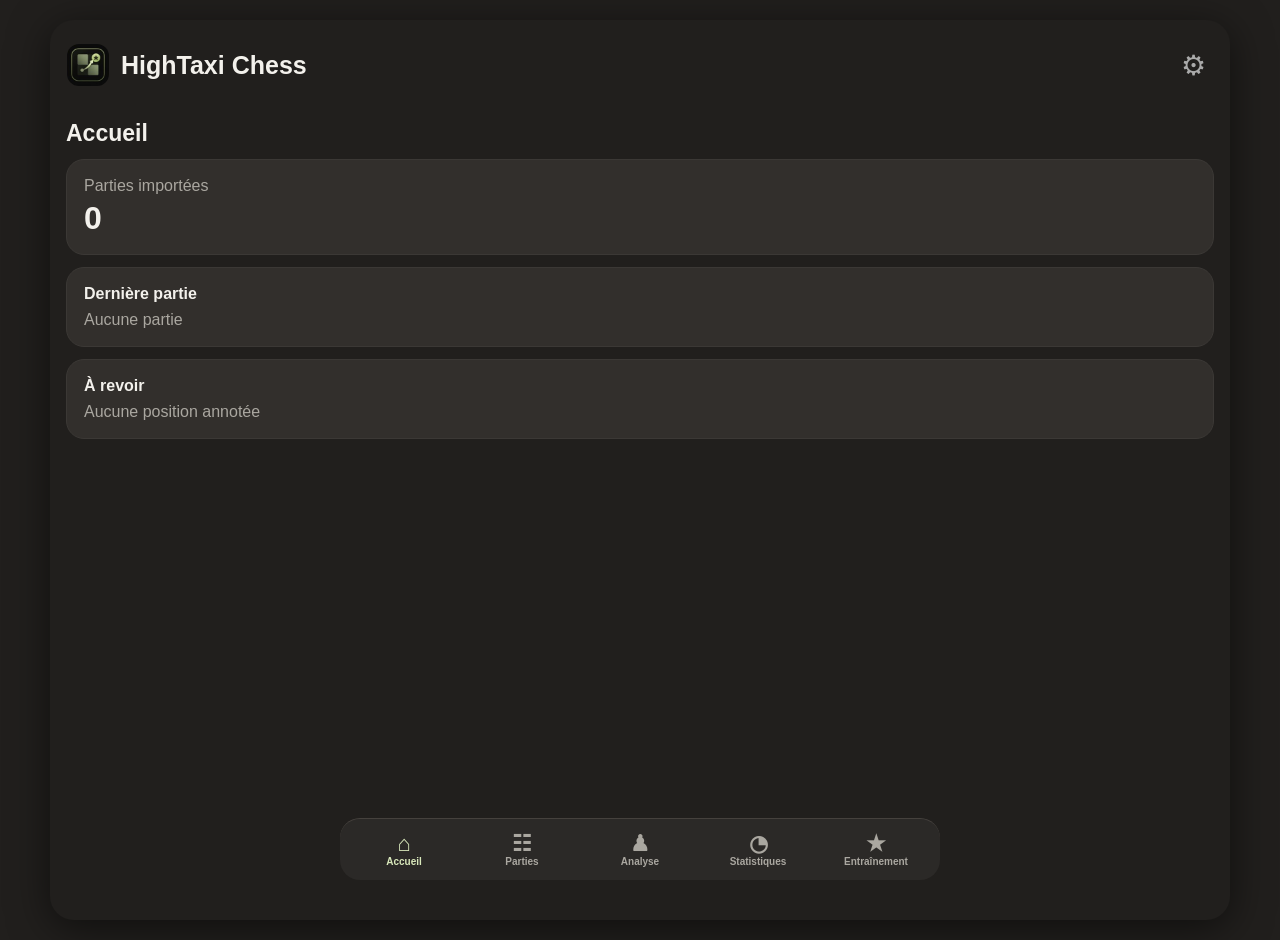
==== index.html @ 83d52b80 "Add files via upload Upload HighTaxi Chess v0.9.11" ====
<!doctype html>
<html lang="fr">
<head>
<meta charset="utf-8"><meta name="viewport" content="width=device-width,initial-scale=1,viewport-fit=cover">
<meta name="theme-color" content="#211f1d"><meta name="description" content="HighTaxi Chess — parties, analyse et annotations personnelles">
<link rel="manifest" href="manifest.webmanifest"><link rel="apple-touch-icon" href="apple-touch-icon.png">
<link rel="stylesheet" href="styles.css"><title>HighTaxi Chess</title>
</head>
<body>
<div class="app">
<header><img class="logo" width="42" height="42" src="logo.jpg" alt="HighTaxi Chess"><div class="brand">HighTaxi Chess</div><div class="spacer"></div><button class="iconbtn" id="settingsBtn" aria-label="Réglages">⚙︎</button></header>
<main>
<section id="home" class="screen active"><div class="title">Accueil</div><div class="card"><div class="muted">Parties importées</div><div id="homeGames" style="font-size:32px;font-weight:800;margin-top:5px">0</div></div><div class="card"><b>Dernière partie</b><div id="homeLast" class="muted" style="margin-top:8px">Aucune partie</div></div><div class="card"><b>À revoir</b><div id="homeReview" class="muted" style="margin-top:8px">Aucune position annotée</div></div></section>
<section id="games" class="screen"><div class="title">Parties</div><div class="gameFilters"><input id="gameSearch" class="input" placeholder="Rechercher adversaire, ouverture, date…" autocomplete="off"><select id="gameResultFilter" class="input"><option value="all">Tous les résultats</option><option value="win">Victoires</option><option value="draw">Nulles</option><option value="loss">Défaites</option><option value="unknown">Inconnus / en cours</option></select><select id="gameColorFilter" class="input"><option value="all">Toutes les couleurs</option><option value="w">Blancs</option><option value="b">Noirs</option></select><select id="gameSourceFilter" class="input"><option value="all">Toutes les sources</option><option value="chess.com">Chess.com</option><option value="pgn">PGN</option><option value="club">Club</option></select></div><div class="controls"><button class="btn" id="importBtn">Importer PGN</button><button class="btn secondary" id="syncBtn">Synchroniser Chess.com</button></div><div id="syncProgressWrap" class="syncProgress" style="display:none" aria-live="polite"><progress id="syncProgress" value="0" max="1"></progress><div id="syncProgressText" class="muted">Synchronisation…</div></div><div class="controls"><button class="btn secondary" id="backupBtn">Sauvegarder la base</button><button class="btn secondary" id="restoreBtn">Restaurer</button></div><input id="backupFile" type="file" accept="application/json,.json" hidden><input id="pgnFile" type="file" accept=".pgn,text/plain" hidden>
<div class="card form">
<b>Ajouter une partie de club</b>
<input class="input" id="manualWhite" placeholder="Blancs">
<input class="input" id="manualBlack" placeholder="Noirs">
<select class="input" id="manualResult"><option value="1-0">1–0</option><option value="0-1">0–1</option><option value="1/2-1/2">½–½</option><option value="*">En cours</option></select>
<button class="btn secondary" id="clubStart">Ouvrir l’échiquier de saisie</button>
<div id="clubComposer" class="clubComposer" style="display:none">
  <div id="clubBoard" class="clubBoard" aria-label="Échiquier de saisie de partie de club"></div>
  <div class="clubMeta"><span id="clubStatus" class="muted">Position initiale · Blancs au trait</span><button class="btn secondary" id="clubUndo">Annuler le dernier coup</button></div>
  <div id="clubMoves" class="moves clubMoves"></div>
  <div class="clubPreview" id="clubPgnPreview"></div>
  <div class="controls"><button class="btn" id="manualAdd">Ajouter la partie</button><button class="btn secondary" id="clubCancel">Annuler</button></div>
</div>
</div>
<div id="gameList" class="list"></div>
<section class="card pgnCollections" id="pgnCollections">
<div class="pgnTabs" role="tablist"><button class="pgnTab active" type="button" data-pgn-color="w">HighTaxi blanc</button><button class="pgnTab" type="button" data-pgn-color="b">HighTaxi noir</button></div>
<div class="pgnPanel"><div class="pgnPanelHead"><b id="pgnPanelTitle">HighTaxi avec les Blancs</b><button class="btn secondary" id="copyOriginalPgn" type="button">Copier PGN Chess.com</button></div>
<textarea id="originalPgnCollection" class="pgnOutput" readonly spellcheck="false"></textarea>
<div class="pgnPanelHead"><b>PGN recréé avec les annotations HighTaxi</b><button class="btn secondary" id="copyRecreatedPgn" type="button">Copier PGN recréé</button></div>
<textarea id="recreatedPgnCollection" class="pgnOutput" readonly spellcheck="false"></textarea></div></section>
</section>
<section id="boardScreen" class="screen">
  <div class="analysisHeader">
    <button class="analysisBack" id="analysisBackBtn" aria-label="Retour">‹</button>
    <div class="analysisHeading"><div class="analysisTitle">Analyse</div><div class="analysisMode">♛ <span>Standard</span></div></div>
    <div class="analysisActions">
      <button class="analysisIcon" id="analysisSearchBtn" aria-label="Rechercher">⌕</button>
      <button class="analysisIcon" id="analysisEngineBtn" aria-label="Stockfish">♙</button>
      <button class="analysisIcon" id="analysisBookBtn" aria-label="Arbre des positions">▤</button>
      <button class="analysisIcon" id="analysisSettingsBtn" aria-label="Réglages">⚙︎</button>
    </div>
  </div>
  <div class="analysisLayout">
    <div class="analysisBoardColumn">
      <div id="boardPlayers" class="boardPlayers">Position initiale · HighTaxi Chess</div>
      <div class="boardWrap"><div id="board" class="board" aria-label="Échiquier"></div></div>
      <div id="position" class="position">Position de départ · Blancs</div>
      <div class="analysisControls">
        <button class="analysisControl" id="analysisTreeBtn" aria-label="Afficher l’arbre">☷</button>
        <button class="analysisControl" id="analysisControlSettings" aria-label="Options d’analyse">⚙︎</button>
        <button class="analysisControl" id="rotateBoardBtn" aria-label="Tourner l’échiquier">↻</button>
        <button class="analysisControl" id="prevBtn" aria-label="Coup précédent">‹</button>
        <button class="analysisControl" id="nextBtn" aria-label="Coup suivant">›</button>
      </div>
      <div id="moves" class="moves legacyMoves" aria-hidden="true"></div>
    </div>
    <aside class="analysisSide">
      <section class="analysisCard movesCard">
        <div class="analysisCardTitle">Coups joués</div>
        <div id="analysisMoves" class="analysisMoves"></div>
      </section>
      <section class="analysisCard evalCard" id="analysisEval">
        <div class="analysisCardTitle">Évaluation <span>(Stockfish)</span></div>
        <div class="evalProgress"><div id="evalProgressFill"></div></div>
        <div class="evalValueLarge" id="evalValue">0.00</div>
        <div class="evalDepth" id="evalDepth">Profondeur —</div>
        <button class="engineRetry analysisRetry" id="engineRetry" hidden>Réessayer</button>
        <div class="evalRailLegacy" aria-hidden="true"><div class="evalEngine">STOCKFISH</div><div class="evalBar" id="evalBar"><div class="evalBlack"></div><div class="evalFill" id="evalFill"></div><div class="evalWhite"></div><span class="evalCenter"></span></div></div>
      </section>
      <section class="analysisCard bestCard" id="analysisBest">
        <div class="analysisCardTitle">Meilleurs coups</div>
        <div id="bestMovesList" class="bestMovesList"><div class="bestMoveRow"><span>1.</span><b id="bestMovePrimary">—</b><span id="bestMoveEval">—</span></div></div>
      </section>
    </aside>
  </div>
  <section id="annotationPanel" class="analysisAnnotationCard">
    <div class="annotationCopy"><div class="annotationIcon">♟</div><div><b id="annotationHeadline">Aucune annotation</b><div id="annotationSummary" class="muted">Ajoute une annotation ou une note à cette position.</div></div></div>
    <div class="annotationAction"><button class="annotationAdd" id="saveNote">＋ Ajouter une annotation</button></div>
    <div class="annotationEditor"><div class="annotation-row" id="annotationRow"></div><textarea id="note" class="note" placeholder="Note personnelle…"></textarea></div>
  </section>
  <section class="globalTreePanel analysisTreePanel"><div class="analysis-head"><b>Arbre global des positions</b><span class="muted" id="globalTreeHint">Toutes les parties</span></div><div id="globalTree" class="globalTree"><div class="muted">L’arbre sera construit à partir de ta base.</div></div></section>
</section>
<section id="stats" class="screen"><div class="title">Statistiques</div><div class="stats"><div class="stat">Parties<b id="sGames">0</b></div><div class="stat">Victoires<b id="sWins">0</b></div><div class="stat">Nulles<b id="sDraws">0</b></div><div class="stat">Défaites<b id="sLoss">0</b></div></div><div class="card"><b>Répartition</b><div id="sColors" class="muted" style="margin-top:8px">Blancs — · Noirs —</div></div><div class="card"><b>Ouvertures les plus présentes</b><div id="sOpenings" class="statsList" style="margin-top:8px"><span class="muted">Aucune donnée</span></div></div></section>
<section id="training" class="screen"><div class="title">Entraînement</div><div class="card"><b>Positions à revoir</b><p id="trainingText" class="muted">Tes positions annotées apparaîtront ici.</p></div><div id="trainingList" class="trainingList"></div></section>
</main>
<nav class="tabs" role="tablist">
<button class="tab active" data-screen="home"><span>⌂</span>Accueil</button>
<button class="tab" data-screen="games"><span>☷</span>Parties</button>
<button class="tab" data-screen="boardScreen"><span>♟</span>Analyse</button>
<button class="tab" data-screen="stats"><span>◔</span>Statistiques</button>
<button class="tab" data-screen="training"><span>★</span>Entraînement</button>
</nav>
<div id="toast" class="toast" role="status"></div>
</div>
<script type="module" src="app.js"></script>
</body></html>
---- styles.css ----
:root{--bg:#211f1d;--panel:#2b2927;--panel2:#322f2c;--text:#f3f1ec;--muted:#aaa7a0;--olive:#708d4c;--olive2:#9caf72;--light:#e8ead0;--dark:#78985a;--line:#45413d;--danger:#b86b62}
*{box-sizing:border-box;-webkit-tap-highlight-color:transparent}html,body{margin:0;background:var(--bg);color:var(--text);font-family:-apple-system,BlinkMacSystemFont,"SF Pro Display","Segoe UI",sans-serif}body{min-height:100dvh}button,input,textarea,select{font:inherit}button{color:inherit}
.app{max-width:600px;margin:auto;min-height:100dvh;display:flex;flex-direction:column}header{height:82px;padding:17px 17px 9px;display:flex;align-items:center;gap:12px;flex:0 0 82px}.logo{width:42px;height:42px;border-radius:12px;object-fit:cover}.brand{font-size:25px;font-weight:800}.spacer{flex:1}.iconbtn{border:0;background:none;color:#aaa;font-size:28px;padding:7px}
main{flex:1;padding-bottom:90px}.screen{display:none}.screen.active{display:block}.title{font-size:23px;font-weight:800;margin:18px 16px 10px}.muted{color:var(--muted)}
.boardPlayers{padding:8px 14px 10px;text-align:center;font-weight:750;color:#ddd8cf;white-space:nowrap;overflow:hidden;text-overflow:ellipsis}.boardWrap{width:100%;height:auto;aspect-ratio:1/1;flex:0 0 auto;margin:0 auto;overflow:hidden;border-radius:0;box-shadow:0 10px 28px rgba(0,0,0,.18)}.board{width:100%;height:100%;display:grid;grid-template-columns:repeat(8,minmax(0,1fr));grid-template-rows:repeat(8,minmax(0,1fr));touch-action:manipulation}.square{position:relative;min-width:0;min-height:0;display:flex;align-items:center;justify-content:center;overflow:hidden}.light{background:var(--light)}.dark{background:var(--dark)}.square.selected{box-shadow:inset 0 0 0 4px #d8e7a2}.square.last{background:#a6b77b}.square.legal:after{content:"";position:absolute;width:22%;height:22%;border-radius:50%;background:#526a3a88}.square.capture:after{content:"";position:absolute;inset:7%;border:4px solid #526a3a88;border-radius:50%}.pieceSvg{width:88%;height:88%;z-index:2;display:block;object-fit:contain;user-select:none;pointer-events:none;overflow:visible;filter:drop-shadow(0 2px 2px rgba(0,0,0,.18))}.whitePiece{filter:drop-shadow(0 2px 2px rgba(0,0,0,.18))}.blackPiece{filter:drop-shadow(0 2px 2px rgba(0,0,0,.36))}.squareAnnotation{position:absolute;right:4px;top:4px;z-index:5;min-width:25px;height:25px;padding:2px 5px;display:flex;align-items:center;justify-content:center;border-radius:8px;background:rgba(24,22,20,.82);border:1px solid rgba(239,229,194,.35);box-shadow:0 2px 7px rgba(0,0,0,.25);font-size:15px;line-height:1}.squareNote{position:absolute;right:4px;top:31px;z-index:5;width:19px;height:19px;border-radius:6px;background:#d9c7a4;color:#302b26;display:flex;align-items:center;justify-content:center;font-size:11px;font-weight:900}.coord{position:absolute;font-size:10px;font-weight:800;opacity:.72;z-index:3}.file{right:4px;bottom:3px}.rank{left:4px;top:3px}.dark .coord{color:#eef2d3}.light .coord{color:#708d4c}
.position{height:46px;display:flex;align-items:center;justify-content:center;color:#c0bdb7;font-size:15px}.moves{min-height:48px;max-height:100px;overflow:auto;padding:5px 13px 9px;display:flex;gap:6px;flex-wrap:wrap;align-content:flex-start}.move{border:1px solid #49453f;background:#34312e;border-radius:8px;padding:5px 8px;font-size:13px}.move.current{background:var(--olive);color:#fff}
.controls{display:flex;gap:9px;padding:4px 14px 12px}.btn{flex:1;border:0;border-radius:14px;background:var(--olive);padding:13px 10px;font-weight:750}.btn.secondary{background:#47433f}.btn:disabled{opacity:.6}.btn.danger{background:var(--danger)}
.card{margin:12px 16px;padding:17px;border-radius:18px;background:var(--panel2);border:1px solid #3b3835}.form{display:grid;gap:11px}.input{width:100%;border:1px solid #504c47;background:#211f1d;color:#fff;border-radius:12px;padding:13px}.textarea{min-height:140px}.stats{display:grid;grid-template-columns:repeat(2,1fr);gap:10px;padding:0 16px}.stat{background:var(--panel2);border-radius:16px;padding:15px}.stat b{display:block;font-size:28px;margin-top:4px}
.list{display:grid;gap:9px;padding:0 16px}.game{position:relative;background:var(--panel2);border:1px solid #3b3835;border-radius:16px;padding:14px;text-align:left;width:100%}.gameOpen{border:0;background:none;width:calc(100% - 32px);padding:0;text-align:left}.deleteGame{position:absolute;right:8px;top:8px;border:0;background:#423f3b;border-radius:10px;width:30px;height:30px;font-size:20px}.game b{font-size:16px}.game .meta{font-size:13px;color:var(--muted);margin-top:5px}.badge{display:inline-block;margin-top:7px;background:#4c6040;color:#dce8c7;padding:4px 7px;border-radius:7px;font-size:11px;font-weight:750}
.annotation-row{display:flex;gap:7px;flex-wrap:wrap;padding:6px 14px}.anno{border:1px solid #4b4843;background:#302e2b;border-radius:11px;padding:8px 10px;font-size:18px}.anno.active{background:var(--olive)}.note{width:100%;background:#211f1d;color:#fff;border:1px solid #504c47;border-radius:10px;padding:10px}
.analysis-head{display:flex;justify-content:space-between;align-items:center;padding:10px 15px}.tree{padding:0 14px 10px;max-height:180px;overflow:auto}.tree button{border:0;background:none;padding:5px 7px;border-radius:7px}.tree button.current{background:var(--olive)}
.tabs{position:fixed;z-index:30;left:0;right:0;bottom:0;background:#2b2927;border-top:1px solid var(--line);display:grid;grid-template-columns:repeat(5,1fr);padding:7px 5px calc(8px + env(safe-area-inset-bottom));max-width:600px;margin:auto}.tab{border:0;background:none;color:#aaa7a0;font-size:10px;font-weight:750;padding:5px 2px}.tab span{display:block;font-size:22px;line-height:25px}.tab.active{color:#d9e8bb}
.toast{position:fixed;left:16px;right:16px;bottom:92px;background:#141313f2;border:1px solid #555;padding:13px 15px;border-radius:14px;z-index:50;text-align:center;display:none}.empty{padding:30px 18px;text-align:center;color:var(--muted)}
@media(min-width:601px){body{padding:20px}.tabs{bottom:20px;border-radius:20px}.app{border-radius:24px;overflow:hidden;box-shadow:0 8px 40px #0008}}

.syncProgress{margin:10px 0 14px;padding:10px 12px;border:1px solid rgba(255,255,255,.08);border-radius:12px;background:rgba(255,255,255,.03)}
.syncProgress progress{width:100%;height:8px;display:block;margin-bottom:7px}

.globalTreePanel{margin:4px 14px 12px;border:1px solid #4a4640;border-radius:16px;background:#292623;overflow:hidden}.globalTree{padding:10px;max-height:310px;overflow:auto}.treeTitle{font-size:12px;color:#aaa7a0;margin:0 2px 9px}.treeBranches{display:grid;gap:7px}.treeBranch{display:flex;align-items:center;justify-content:space-between;gap:12px;width:100%;border:1px solid #45413c;background:#34302c;border-radius:11px;padding:10px 11px;text-align:left}.treeBranch:active{transform:scale(.99)}.treeMove{font-size:15px;font-weight:800;color:#efe9dc}.treeCount{font-size:12px;font-weight:750;color:#b9c99b;white-space:nowrap}.globalTree .muted{font-size:12px;padding:4px}.treeProgress{padding:5px 3px 4px}.treeProgress b{display:block;font-size:13px;margin-bottom:9px}.treeProgressBar{height:7px;border-radius:99px;background:#1d1b1a;overflow:hidden;margin-bottom:7px}.treeProgressBar span{display:block;height:100%;border-radius:99px;background:#9caf72;transition:width .12s linear}.analysis-head{min-height:42px}.analysis-head b{font-size:14px}

/* v0.8.5 board polish */
.boardWrap{background:#708d4c}
.square{aspect-ratio:1/1;overflow:visible}
.squareAnnotation,.squareNote{pointer-events:none}
@media(max-width:600px){.boardWrap{max-width:100vw}.pieceSvg{width:84%;height:84%}.squareAnnotation{min-width:23px;height:23px;font-size:14px}.squareNote{width:18px;height:18px;font-size:10px}}

/* v0.8.8 analysis layout: board + evaluation rail fit together on iPhone */
.analysisCore{display:flex;align-items:stretch;justify-content:center;gap:7px;padding:0 10px}.analysisCore .boardWrap{width:min(calc(100vw - 66px),360px);height:auto;aspect-ratio:1/1;flex:0 1 auto;margin:0}.evalRail{width:27px;flex:0 0 27px;display:flex;flex-direction:column;align-items:center;justify-content:center;gap:5px}.evalEngine{font-size:7px;letter-spacing:.7px;font-weight:900;color:#aaa49b;writing-mode:vertical-rl;transform:rotate(180deg);height:45px}.evalBar{position:relative;width:18px;height:100%;min-height:230px;max-height:360px;border-radius:7px;overflow:hidden;background:#242321;border:1px solid #514d47;box-shadow:inset 0 0 5px #0007}.evalFill{position:absolute;left:0;right:0;bottom:0;height:50%;background:#eee5cf;transition:height .18s ease}.evalBlack{position:absolute;inset:0;background:#292a2d}.evalWhite{display:none}.evalCenter{position:absolute;left:-1px;right:-1px;top:50%;height:1px;background:#8f8b84;opacity:.7}.evalValue{font-size:9px;font-weight:900;color:#e9e4d9;min-height:12px}.position{height:34px;font-size:12px}.moves{min-height:42px;max-height:62px;padding:4px 10px 7px;gap:5px}.move{padding:4px 7px;font-size:12px}.analysisControls{padding:3px 10px 8px;gap:6px}.analysisControls .btn{padding:9px 7px;border-radius:11px;font-size:12px}

/* Win / draw / loss distribution for each opening-tree move */
.treeBranch{display:flex;align-items:center;gap:10px}.treeMoveBlock{min-width:66px;display:flex;flex-direction:column;gap:2px}.treeGaugeWrap{flex:1;min-width:112px}.treeGauge{height:9px;display:flex;overflow:hidden;border-radius:99px;background:#242220;border:1px solid #514c45}.treeGauge span{display:block;height:100%;min-width:0}.gWhite{background:#eee3c7}.gDraw{background:#9eaa91}.gBlack{background:#45464a}.treeGaugeLabels{display:flex;justify-content:space-between;margin-top:3px;font-size:8px;color:#a9a59e;line-height:1}.treeCount{font-size:10px}

@media(max-width:600px){
  #boardScreen.active{padding-top:0}
  #boardScreen .boardPlayers{height:31px;padding:6px 10px 3px;font-size:12px}
  .analysisCore{padding:0 8px;gap:6px}
  .analysisCore .boardWrap{width:calc(100vw - 60px);max-width:340px}
  .evalRail{width:25px;flex-basis:25px}.evalBar{width:17px;min-height:210px;max-height:340px}.evalEngine{font-size:6px}.evalValue{font-size:8px}
  .globalTreePanel{margin-top:6px}
  .treeBranch{padding:8px 8px;gap:8px}.treeMoveBlock{min-width:58px}.treeGaugeWrap{min-width:100px}
}
@media(max-height:720px) and (max-width:600px){
  header{height:64px;flex-basis:64px;padding:8px 14px 6px}.logo{width:36px;height:36px}.brand{font-size:21px}.iconbtn{font-size:24px}
  .analysisCore .boardWrap{width:calc(100vw - 58px);max-width:310px}.evalBar{min-height:190px;max-height:290px}
  .position{height:28px}.moves{min-height:36px;max-height:48px}.analysisControls{padding-bottom:5px}.analysisControls .btn{padding:8px 6px}
}
.clubComposer{margin-top:8px;padding-top:10px;border-top:1px solid #3b3835}.clubBoard{width:min(100%,360px);aspect-ratio:1;margin:0 auto;display:grid;grid-template-columns:repeat(8,1fr);grid-template-rows:repeat(8,1fr);border-radius:12px;overflow:hidden}.clubBoard .square{aspect-ratio:1}.clubBoard .pieceSvg{width:84%;height:84%}.clubMeta{display:flex;gap:7px;align-items:center;margin-top:8px}.clubMeta .btn{flex:0 0 auto;padding:9px 10px;font-size:12px}.clubMoves{max-height:100px;margin-top:5px}.clubPreview{font-size:11px;color:#aaa7a0;background:#211f1d;border:1px solid #45413c;border-radius:10px;padding:8px;max-height:70px;overflow:auto;white-space:pre-wrap}.variationMark{color:#8fa36d;font-size:11px;align-self:center}
.gameFilters{display:grid;grid-template-columns:1fr 1fr;gap:8px;padding:0 16px 8px}.gameFilters .input{min-width:0}.statsList{display:grid;gap:7px}.statLine{display:flex;justify-content:space-between;gap:10px;padding:8px 10px;border-radius:10px;background:#211f1d}.trainingList{display:grid;gap:8px;padding:0 16px 16px}.trainingItem{display:flex;flex-direction:column;align-items:flex-start;gap:5px;text-align:left;border:1px solid #3b3835;background:#292623;color:#eee9df;border-radius:14px;padding:12px}.trainingItem span{font-size:12px;color:#aaa7a0;white-space:nowrap;overflow:hidden;text-overflow:ellipsis;max-width:100%}@media(max-width:600px){.gameFilters{grid-template-columns:1fr 1fr}.gameFilters .input:first-child{grid-column:1/-1}}

/* v0.9.3 global move arrows */
.board{position:relative}
.moveArrows{position:absolute;inset:0;width:100%;height:100%;z-index:8;pointer-events:none;overflow:visible}
.moveArrow{color:rgba(39,55,29,.78);opacity:.82}
.moveArrow.mine{color:rgba(91,119,55,.9)}
.moveArrow.hasBad{color:rgba(151,74,66,.88)}
.moveArrow.hasGood{color:rgba(92,128,60,.92)}
.moveArrow line{fill:none}
.moveArrow text{font-size:3.1px;font-weight:900;fill:#fff;paint-order:stroke;stroke:#211f1d;stroke-width:.9px;stroke-linejoin:round}
.treeAnnotations{min-width:54px;text-align:right;font-size:11px;font-weight:800;color:#d7d1c5;white-space:nowrap}
.treeMine{font-size:9px;color:#b9c99b}


/* v0.9.7 analysis screen redesign — reference-inspired layout */
body.analysisActive .app>header{display:none}
body.analysisActive main{padding-bottom:88px}
.analysisHeader{height:82px;padding:12px 16px 8px;display:flex;align-items:center;gap:12px}
.analysisBack{width:46px;height:46px;border:0;border-radius:15px;background:transparent;font-size:42px;line-height:1;color:#aaa7a0;display:grid;place-items:center;padding:0}
.analysisHeading{min-width:0}.analysisTitle{font-size:25px;font-weight:850;line-height:1.05}.analysisMode{margin-top:5px;color:#a9a59e;font-size:15px}.analysisMode:first-letter{color:#e2cf39}.analysisActions{margin-left:auto;display:flex;gap:8px}.analysisIcon{width:54px;height:54px;border:0;border-radius:15px;background:#2d2b29;color:#eee9df;font-size:27px;display:grid;place-items:center;box-shadow:0 4px 16px rgba(0,0,0,.14)}
.analysisLayout{display:grid;grid-template-columns:minmax(0,1fr) 290px;gap:16px;padding:0 14px}.analysisBoardColumn{min-width:0}.analysisBoardColumn .boardPlayers{padding:0 4px 7px;text-align:left;font-size:13px;color:#aaa7a0}.analysisBoardColumn .boardWrap{width:100%;max-width:none;border-radius:14px;box-shadow:0 10px 30px rgba(0,0,0,.26);overflow:hidden}.analysisSide{display:grid;align-content:start;gap:16px}.analysisCard{background:#2b2927;border:1px solid rgba(255,255,255,.06);border-radius:18px;padding:18px;box-shadow:0 8px 24px rgba(0,0,0,.14);overflow:hidden}.analysisCardTitle{font-size:20px;font-weight:800;margin-bottom:12px}.analysisCardTitle span{font-weight:500;color:#aaa7a0}.analysisMoves{max-height:150px;overflow:auto;border-top:1px solid #46423e;padding-top:8px}.analysisMoves .move{border:0;background:transparent;border-radius:8px;padding:7px 8px;font-size:16px;min-width:45%;text-align:left}.analysisMoves .move.current{background:#708d4c;color:#fff}.evalCard{position:relative}.evalProgress{height:22px;border-radius:99px;background:#44413e;overflow:hidden;margin:4px 0 12px}.evalProgress:after{content:"";position:absolute;left:50%;top:59px;width:1px;height:22px;background:#716d67;opacity:.35}.evalProgress #evalProgressFill{height:100%;width:50%;background:#eee9df;border-radius:99px;transition:width .18s ease}.evalValueLarge{font-size:28px;font-weight:850;line-height:1.1}.evalDepth{color:#aaa7a0;font-size:14px;margin-top:5px}.evalRailLegacy{display:none}.analysisRetry{margin-top:10px;border:0;border-radius:10px;background:#47433f;padding:8px 12px}.bestMovesList{border-top:1px solid #46423e;padding-top:5px}.bestMoveRow{display:grid;grid-template-columns:30px 1fr auto;align-items:center;gap:8px;padding:8px 0;font-size:17px}.bestMoveRow span:last-child{color:#aaa7a0;font-size:15px}.analysisControls{display:grid;grid-template-columns:repeat(5,1fr);gap:9px;padding:10px 0 8px}.analysisControl{height:58px;border:0;border-radius:15px;background:#2d2b29;color:#eee9df;font-size:29px;font-weight:500;box-shadow:0 5px 18px rgba(0,0,0,.14)}.analysisControl:disabled{opacity:.38}.legacyMoves{display:none}.analysisAnnotationCard{margin:12px 14px;padding:20px;border-radius:18px;background:#2b2927;border:1px solid rgba(255,255,255,.06);box-shadow:0 8px 24px rgba(0,0,0,.14);display:grid;grid-template-columns:1fr auto;gap:16px;align-items:center}.annotationCopy{display:flex;align-items:center;gap:14px;min-width:0}.annotationIcon{width:52px;height:52px;border-radius:50%;background:#708d4c;color:#fff;font-size:26px;display:grid;place-items:center;flex:0 0 52px}.annotationCopy b{font-size:17px}.annotationCopy .muted{font-size:14px;margin-top:5px}.annotationAction{display:flex;justify-content:flex-end}.annotationAdd{border:1px solid #514d48;background:#322f2c;color:#eee9df;border-radius:14px;padding:14px 17px;font-weight:700;font-size:15px}.annotationEditor{display:none;grid-column:1/-1}.analysisAnnotationCard.editorOpen .annotationEditor{display:block}.analysisAnnotationCard.editorOpen .annotationAdd{background:#708d4c}.analysisTreePanel{display:none}.analysisTreePanel.is-open{display:block;margin:12px 14px}.analysisTreePanel .globalTree{max-height:300px}.analysisTreePanel .analysis-head{padding:12px 15px}
@media(max-width:799px){
  .analysisHeader{height:70px;padding:8px 10px}.analysisBack{width:40px;height:40px;font-size:36px}.analysisTitle{font-size:22px}.analysisMode{font-size:13px;margin-top:3px}.analysisActions{gap:5px}.analysisIcon{width:43px;height:43px;border-radius:13px;font-size:22px}
  .analysisLayout{display:block;padding:0 8px}.analysisBoardColumn .boardPlayers{font-size:12px;padding:0 3px 5px}.analysisBoardColumn .boardWrap{border-radius:11px}.analysisSide{display:grid;grid-template-columns:1fr 1fr;gap:8px;margin-top:8px}.analysisCard{border-radius:14px;padding:12px}.movesCard{grid-column:1/-1}.analysisCardTitle{font-size:16px;margin-bottom:8px}.analysisMoves{max-height:84px}.analysisMoves .move{font-size:13px;padding:5px 6px}.evalValueLarge{font-size:23px}.evalDepth{font-size:12px}.bestMoveRow{font-size:14px}.bestMoveRow span:last-child{font-size:12px}.analysisControls{padding:8px 0 3px;gap:5px}.analysisControl{height:50px;border-radius:12px;font-size:24px}.analysisAnnotationCard{margin:10px 8px;padding:15px;grid-template-columns:1fr;gap:12px}.annotationAction{justify-content:stretch}.annotationAdd{width:100%}.analysisTreePanel.is-open{margin:8px}.tabs{max-width:none}
}
@media(min-width:1200px){.app{max-width:1180px}.analysisLayout{grid-template-columns:minmax(0,1fr) 320px}}

.pgnCollections{margin:14px 16px}.pgnTabs{display:grid;grid-template-columns:1fr 1fr;gap:6px;margin-bottom:12px}.pgnTab{border:1px solid var(--line);background:var(--panel2);color:var(--muted);border-radius:10px;padding:10px 8px;font-weight:750}.pgnTab.active{background:var(--olive);color:#fff;border-color:var(--olive)}.pgnPanelHead{display:flex;align-items:center;justify-content:space-between;gap:8px;margin:10px 0 7px}.pgnPanelHead .btn{padding:7px 10px;font-size:12px}.pgnOutput{width:100%;min-height:150px;max-height:280px;resize:vertical;background:#1c1a18;color:#e8e4db;border:1px solid var(--line);border-radius:10px;padding:10px;font:12px/1.45 ui-monospace,SFMono-Regular,Menlo,monospace}

.move.variationMove{opacity:.9}.move.variationMove::first-letter{opacity:.8}
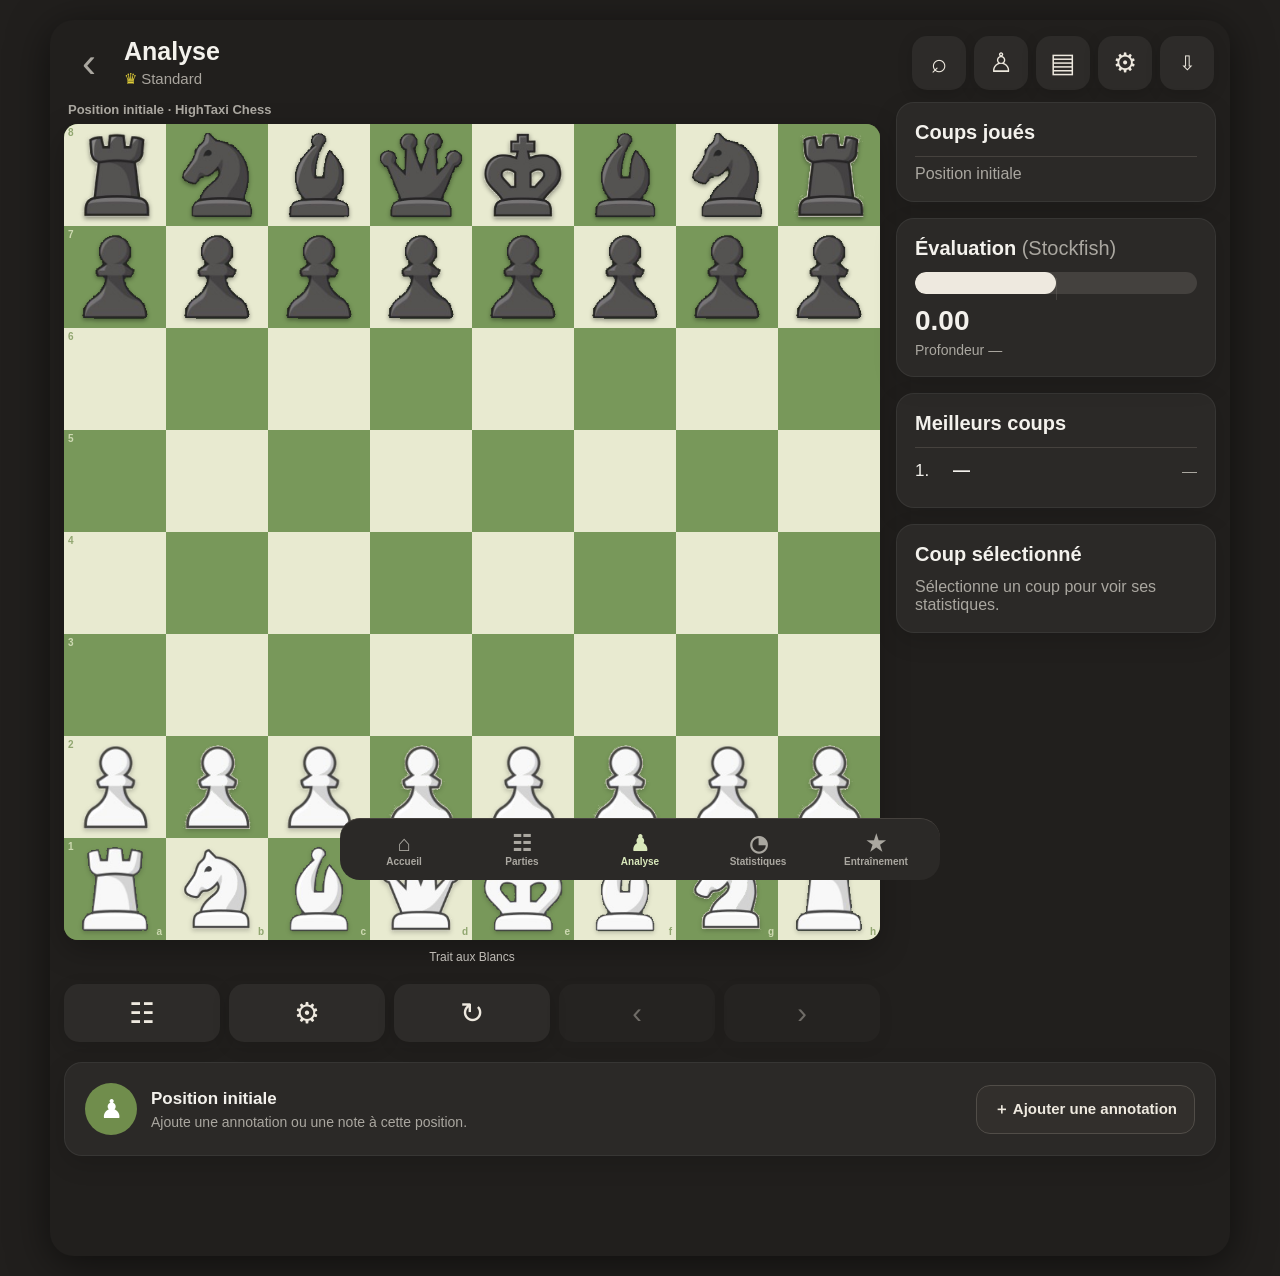
==== commit f6cf4224: "Add files via upload" ====
--- a/index.html
+++ b/index.html
@@ -42,7 +42,7 @@
       <button class="analysisIcon" id="analysisSearchBtn" aria-label="Rechercher">⌕</button>
       <button class="analysisIcon" id="analysisEngineBtn" aria-label="Stockfish">♙</button>
       <button class="analysisIcon" id="analysisBookBtn" aria-label="Arbre des positions">▤</button>
-      <button class="analysisIcon" id="analysisSettingsBtn" aria-label="Réglages">⚙︎</button>
+      <button class="analysisIcon" id="analysisSettingsBtn" aria-label="Réglages">⚙︎</button><button class="analysisIcon" id="analysisExportBtn" aria-label="Exporter le PGN">⇩</button>
     </div>
   </div>
   <div class="analysisLayout">
@@ -76,6 +76,7 @@
         <div class="analysisCardTitle">Meilleurs coups</div>
         <div id="bestMovesList" class="bestMovesList"><div class="bestMoveRow"><span>1.</span><b id="bestMovePrimary">—</b><span id="bestMoveEval">—</span></div></div>
       </section>
+      <section class="analysisCard insightsCard" id="analysisInsights"><div class="analysisCardTitle">Coup sélectionné</div><div id="moveInsights"><div class="muted">Sélectionne un coup pour voir ses statistiques.</div></div></section>
     </aside>
   </div>
   <section id="annotationPanel" class="analysisAnnotationCard">
@@ -95,7 +96,7 @@
 <button class="tab" data-screen="stats"><span>◔</span>Statistiques</button>
 <button class="tab" data-screen="training"><span>★</span>Entraînement</button>
 </nav>
-<div id="toast" class="toast" role="status"></div>
+<div id="settingsPanel" class="settingsOverlay" aria-hidden="true"><section class="settingsModal" role="dialog" aria-modal="true" aria-labelledby="settingsTitle"><div class="settingsHead"><b id="settingsTitle">Réglages HighTaxi Chess</b><button id="settingsClose" class="iconbtn" aria-label="Fermer">×</button></div><div class="settingsGrid"><div><span class="muted">Compte Chess.com</span><b id="settingsAccount">HighTaxi</b></div><div><span class="muted">Version</span><b id="settingsVersion">0.9.16</b></div><div><span class="muted">Stockage</span><b id="settingsStorage">—</b></div></div><div class="settingsOptions"><label><input type="checkbox" id="setting_autoEngine"> Analyse Stockfish automatique</label><label><input type="checkbox" id="setting_showArrows"> Afficher les flèches de l’arbre global</label><label><input type="checkbox" id="setting_compactMoves"> Mode compact pour les coups</label></div><div class="settingsButtons"><button class="btn secondary" id="settingsRebuild">Reconstruire l’arbre global</button><button class="btn secondary" id="settingsEngineReset">Réinitialiser Stockfish</button><button class="btn secondary" id="settingsClearCaches">Vider les caches locaux</button></div><div class="annotationLegend"><b>Annotations de qualité</b><div class="legendGrid"><span>!! Excellent / décisif</span><span>! Bon coup</span><span>★ Coup brillant</span><span>👍 Bon coup</span><span>✓ Coup correct</span><span>📖 Coup théorique</span><span>?! Coup douteux</span><span>? Erreur</span><span>❌ Mauvais coup</span><span>?? Grosse erreur</span></div></div></section></div><div id="toast" class="toast" role="status"></div>
 </div>
 <script type="module" src="app.js"></script>
 </body></html>
--- a/styles.css
+++ b/styles.css
@@ -77,3 +77,12 @@
 .pgnCollections{margin:14px 16px}.pgnTabs{display:grid;grid-template-columns:1fr 1fr;gap:6px;margin-bottom:12px}.pgnTab{border:1px solid var(--line);background:var(--panel2);color:var(--muted);border-radius:10px;padding:10px 8px;font-weight:750}.pgnTab.active{background:var(--olive);color:#fff;border-color:var(--olive)}.pgnPanelHead{display:flex;align-items:center;justify-content:space-between;gap:8px;margin:10px 0 7px}.pgnPanelHead .btn{padding:7px 10px;font-size:12px}.pgnOutput{width:100%;min-height:150px;max-height:280px;resize:vertical;background:#1c1a18;color:#e8e4db;border:1px solid var(--line);border-radius:10px;padding:10px;font:12px/1.45 ui-monospace,SFMono-Regular,Menlo,monospace}
 
 .move.variationMove{opacity:.9}.move.variationMove::first-letter{opacity:.8}
+/* v0.9.13 GitHub Pages: fallback when a piece asset is missing or blocked */
+.pieceFallback{font-family:"Arial Unicode MS","DejaVu Sans",sans-serif;font-size:clamp(30px,8vw,68px);line-height:1;display:flex;align-items:center;justify-content:center;width:88%;height:88%;z-index:2;user-select:none;pointer-events:none;filter:drop-shadow(0 2px 2px rgba(0,0,0,.2))}.pieceFallback.blackPiece{filter:drop-shadow(0 2px 2px rgba(0,0,0,.35))}
+.pieceFallback.whitePiece{color:#f6f1e7;text-shadow:0 1px 0 #555,1px 0 1px #555,-1px 0 1px #555,0 2px 3px rgba(0,0,0,.28)}.pieceFallback.blackPiece{color:#262626;text-shadow:0 1px 0 #aaa,1px 0 1px #aaa,-1px 0 1px #aaa,0 2px 3px rgba(0,0,0,.4)}
+
+/* v0.9.15: outcome gauge restored directly in Coups joués */
+.move{display:flex;align-items:center;gap:8px;flex-wrap:wrap}.moveMain{flex:0 0 auto}.moveGaugeWrap{display:flex;flex:1 1 150px;min-width:120px;flex-direction:column;gap:2px}.moveGauge{display:flex;width:100%;height:6px;overflow:hidden;border-radius:99px;background:#242220;border:1px solid #514c45}.moveGauge i{display:block;height:100%;min-width:0}.moveGaugeLabels{display:flex;justify-content:space-between;font-size:7px;line-height:1;color:#a9a59e;white-space:nowrap}.move.current .moveGaugeLabels{color:#eee9df}@media(max-width:600px){.move{gap:6px}.moveGaugeWrap{flex-basis:100%;min-width:100%;margin-top:1px}.moveGaugeLabels{font-size:7px}}
+
+/* v0.9.16 interface */
+.anno{min-width:42px;min-height:42px;font-weight:800;cursor:pointer}.anno.good.active{background:#617f3f}.anno.bad.active{background:#8a4742}.anno.neutral.active{background:#80683d}.anno.good{border-color:#526846}.anno.bad{border-color:#73413e}.anno.neutral{border-color:#665a42}.moveInsights{display:grid;gap:9px}.insightMove{display:flex;justify-content:space-between;gap:8px;align-items:baseline}.insightAnnotations{border-top:1px solid #46423e;padding-top:8px}.insightAnnotations span{font-size:22px;margin-right:5px}.insightNote{padding:8px 10px;border-radius:9px;background:#211f1d;color:#d9d4cc;font-size:13px}.settingsOverlay{position:fixed;inset:0;background:rgba(0,0,0,.62);display:none;align-items:center;justify-content:center;padding:18px;z-index:1000}.settingsOverlay.open{display:flex}.settingsModal{width:min(620px,100%);max-height:min(88vh,760px);overflow:auto;background:#2b2927;border:1px solid #4a4640;border-radius:20px;padding:18px;box-shadow:0 20px 60px rgba(0,0,0,.4)}.settingsHead{display:flex;justify-content:space-between;align-items:center;font-size:19px;margin-bottom:18px}.settingsGrid{display:grid;grid-template-columns:repeat(3,1fr);gap:8px}.settingsGrid>div{display:flex;flex-direction:column;gap:4px;background:#34302c;border-radius:12px;padding:11px}.settingsOptions{display:grid;gap:10px;margin:15px 0}.settingsOptions label{display:flex;gap:10px;align-items:center;padding:11px;border-radius:11px;background:#34302c}.settingsButtons{display:grid;grid-template-columns:repeat(3,1fr);gap:8px}.annotationLegend{border-top:1px solid #46423e;margin-top:16px;padding-top:14px}.legendGrid{display:grid;grid-template-columns:repeat(2,1fr);gap:6px;margin-top:9px;color:#d6d0c8;font-size:13px}.compactMoves .analysisMoves .move{padding:4px 6px}.compactMoves .moveGaugeLabels{display:none}.analysisIcon#analysisExportBtn{font-size:20px}@media(max-width:600px){.settingsGrid{grid-template-columns:1fr 1fr}.settingsButtons{grid-template-columns:1fr}.legendGrid{grid-template-columns:1fr}.settingsModal{padding:15px}.analysisSide{grid-template-columns:1fr}.movesCard{grid-column:auto}}
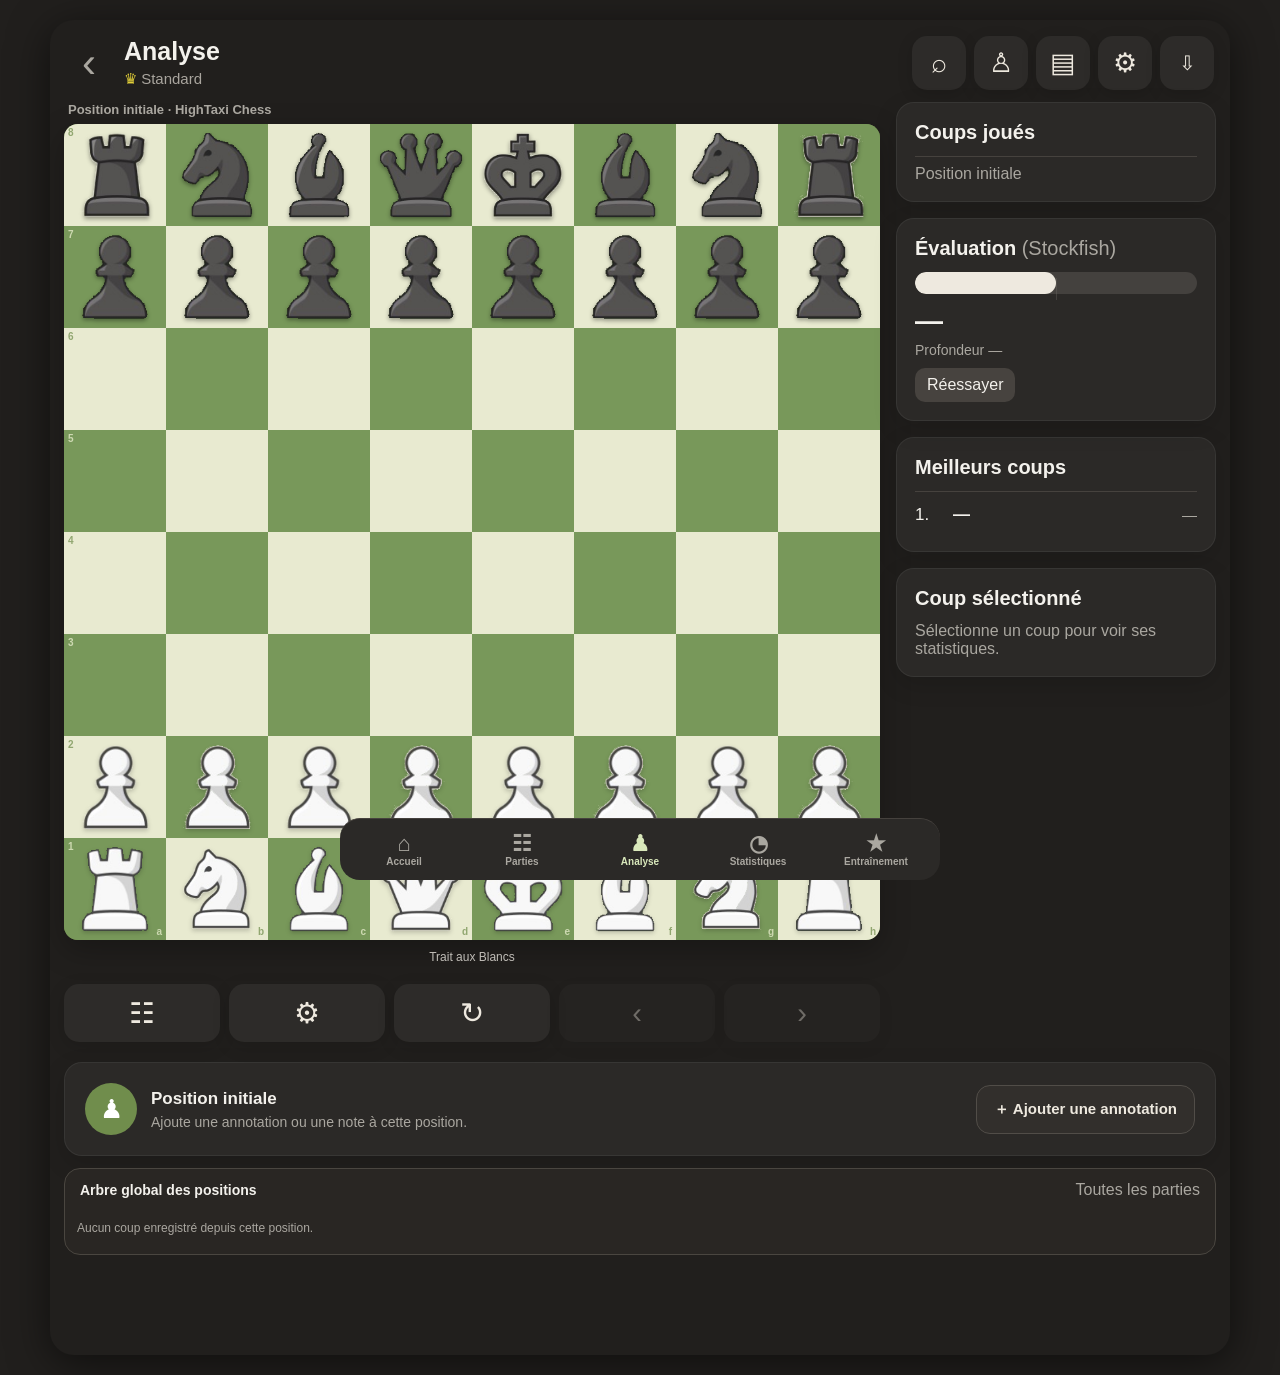
==== commit 8edc922c: "Add files via upload" ====
--- a/index.html
+++ b/index.html
@@ -96,7 +96,7 @@
 <button class="tab" data-screen="stats"><span>◔</span>Statistiques</button>
 <button class="tab" data-screen="training"><span>★</span>Entraînement</button>
 </nav>
-<div id="settingsPanel" class="settingsOverlay" aria-hidden="true"><section class="settingsModal" role="dialog" aria-modal="true" aria-labelledby="settingsTitle"><div class="settingsHead"><b id="settingsTitle">Réglages HighTaxi Chess</b><button id="settingsClose" class="iconbtn" aria-label="Fermer">×</button></div><div class="settingsGrid"><div><span class="muted">Compte Chess.com</span><b id="settingsAccount">HighTaxi</b></div><div><span class="muted">Version</span><b id="settingsVersion">0.9.16</b></div><div><span class="muted">Stockage</span><b id="settingsStorage">—</b></div></div><div class="settingsOptions"><label><input type="checkbox" id="setting_autoEngine"> Analyse Stockfish automatique</label><label><input type="checkbox" id="setting_showArrows"> Afficher les flèches de l’arbre global</label><label><input type="checkbox" id="setting_compactMoves"> Mode compact pour les coups</label></div><div class="settingsButtons"><button class="btn secondary" id="settingsRebuild">Reconstruire l’arbre global</button><button class="btn secondary" id="settingsEngineReset">Réinitialiser Stockfish</button><button class="btn secondary" id="settingsClearCaches">Vider les caches locaux</button></div><div class="annotationLegend"><b>Annotations de qualité</b><div class="legendGrid"><span>!! Excellent / décisif</span><span>! Bon coup</span><span>★ Coup brillant</span><span>👍 Bon coup</span><span>✓ Coup correct</span><span>📖 Coup théorique</span><span>?! Coup douteux</span><span>? Erreur</span><span>❌ Mauvais coup</span><span>?? Grosse erreur</span></div></div></section></div><div id="toast" class="toast" role="status"></div>
+<div id="settingsPanel" class="settingsOverlay" aria-hidden="true"><section class="settingsModal" role="dialog" aria-modal="true" aria-labelledby="settingsTitle"><div class="settingsHead"><b id="settingsTitle">Réglages HighTaxi Chess</b><button id="settingsClose" class="iconbtn" aria-label="Fermer">×</button></div><div class="settingsGrid"><div><span class="muted">Compte Chess.com</span><b id="settingsAccount">HighTaxi</b></div><div><span class="muted">Version</span><b id="settingsVersion">0.9.17</b></div><div><span class="muted">Stockage</span><b id="settingsStorage">—</b></div></div><div class="settingsOptions"><label><input type="checkbox" id="setting_autoEngine"> Analyse Stockfish automatique</label><label><input type="checkbox" id="setting_showArrows"> Afficher les flèches de l’arbre global</label><label><input type="checkbox" id="setting_compactMoves"> Mode compact pour les coups</label></div><div class="settingsButtons"><button class="btn secondary" id="settingsRebuild">Reconstruire l’arbre global</button><button class="btn secondary" id="settingsEngineReset">Réinitialiser Stockfish</button><button class="btn secondary" id="settingsClearCaches">Vider les caches locaux</button></div><div class="annotationLegend"><b>Annotations de qualité</b><div class="legendGrid"><span>!! Excellent / décisif</span><span>! Bon coup</span><span>★ Coup brillant</span><span>👍 Bon coup</span><span>✓ Coup correct</span><span>📖 Coup théorique</span><span>?! Coup douteux</span><span>? Erreur</span><span>❌ Mauvais coup</span><span>?? Grosse erreur</span></div></div></section></div><div id="toast" class="toast" role="status"></div>
 </div>
 <script type="module" src="app.js"></script>
 </body></html>
--- a/styles.css
+++ b/styles.css
@@ -3,7 +3,7 @@
 *{box-sizing:border-box;-webkit-tap-highlight-color:transparent}html,body{margin:0;background:var(--bg);color:var(--text);font-family:-apple-system,BlinkMacSystemFont,"SF Pro Display","Segoe UI",sans-serif}body{min-height:100dvh}button,input,textarea,select{font:inherit}button{color:inherit}
 .app{max-width:600px;margin:auto;min-height:100dvh;display:flex;flex-direction:column}header{height:82px;padding:17px 17px 9px;display:flex;align-items:center;gap:12px;flex:0 0 82px}.logo{width:42px;height:42px;border-radius:12px;object-fit:cover}.brand{font-size:25px;font-weight:800}.spacer{flex:1}.iconbtn{border:0;background:none;color:#aaa;font-size:28px;padding:7px}
 main{flex:1;padding-bottom:90px}.screen{display:none}.screen.active{display:block}.title{font-size:23px;font-weight:800;margin:18px 16px 10px}.muted{color:var(--muted)}
-.boardPlayers{padding:8px 14px 10px;text-align:center;font-weight:750;color:#ddd8cf;white-space:nowrap;overflow:hidden;text-overflow:ellipsis}.boardWrap{width:100%;height:auto;aspect-ratio:1/1;flex:0 0 auto;margin:0 auto;overflow:hidden;border-radius:0;box-shadow:0 10px 28px rgba(0,0,0,.18)}.board{width:100%;height:100%;display:grid;grid-template-columns:repeat(8,minmax(0,1fr));grid-template-rows:repeat(8,minmax(0,1fr));touch-action:manipulation}.square{position:relative;min-width:0;min-height:0;display:flex;align-items:center;justify-content:center;overflow:hidden}.light{background:var(--light)}.dark{background:var(--dark)}.square.selected{box-shadow:inset 0 0 0 4px #d8e7a2}.square.last{background:#a6b77b}.square.legal:after{content:"";position:absolute;width:22%;height:22%;border-radius:50%;background:#526a3a88}.square.capture:after{content:"";position:absolute;inset:7%;border:4px solid #526a3a88;border-radius:50%}.pieceSvg{width:88%;height:88%;z-index:2;display:block;object-fit:contain;user-select:none;pointer-events:none;overflow:visible;filter:drop-shadow(0 2px 2px rgba(0,0,0,.18))}.whitePiece{filter:drop-shadow(0 2px 2px rgba(0,0,0,.18))}.blackPiece{filter:drop-shadow(0 2px 2px rgba(0,0,0,.36))}.squareAnnotation{position:absolute;right:4px;top:4px;z-index:5;min-width:25px;height:25px;padding:2px 5px;display:flex;align-items:center;justify-content:center;border-radius:8px;background:rgba(24,22,20,.82);border:1px solid rgba(239,229,194,.35);box-shadow:0 2px 7px rgba(0,0,0,.25);font-size:15px;line-height:1}.squareNote{position:absolute;right:4px;top:31px;z-index:5;width:19px;height:19px;border-radius:6px;background:#d9c7a4;color:#302b26;display:flex;align-items:center;justify-content:center;font-size:11px;font-weight:900}.coord{position:absolute;font-size:10px;font-weight:800;opacity:.72;z-index:3}.file{right:4px;bottom:3px}.rank{left:4px;top:3px}.dark .coord{color:#eef2d3}.light .coord{color:#708d4c}
+.boardPlayers{padding:8px 14px 10px;text-align:center;font-weight:750;color:#ddd8cf;white-space:nowrap;overflow:hidden;text-overflow:ellipsis}.boardWrap{width:100%;height:auto;aspect-ratio:1/1;flex:0 0 auto;margin:0 auto;overflow:hidden;border-radius:0;box-shadow:0 10px 28px rgba(0,0,0,.18)}.board{position:relative;width:100%;height:100%;display:grid;grid-template-columns:repeat(8,minmax(0,1fr));grid-template-rows:repeat(8,minmax(0,1fr));touch-action:manipulation}.square{position:relative;min-width:0;min-height:0;display:flex;align-items:center;justify-content:center;overflow:hidden}.light{background:var(--light)}.dark{background:var(--dark)}.square.selected{box-shadow:inset 0 0 0 4px #d8e7a2}.square.last{background:#a6b77b}.square.legal:after{content:"";position:absolute;width:22%;height:22%;border-radius:50%;background:#526a3a88}.square.capture:after{content:"";position:absolute;inset:7%;border:4px solid #526a3a88;border-radius:50%}.pieceSvg{width:88%;height:88%;z-index:2;display:block;object-fit:contain;user-select:none;pointer-events:none;overflow:visible;filter:drop-shadow(0 2px 2px rgba(0,0,0,.18))}.whitePiece{filter:drop-shadow(0 2px 2px rgba(0,0,0,.18))}.blackPiece{filter:drop-shadow(0 2px 2px rgba(0,0,0,.36))}.squareAnnotation{position:absolute;right:4px;top:4px;z-index:5;width:28px;height:28px;padding:0;display:flex;align-items:center;justify-content:center;border-radius:50%;color:#fff;border:1px solid rgba(255,255,255,.48);box-shadow:0 2px 7px rgba(0,0,0,.3);font-size:15px;font-weight:900;line-height:1}.squareAnnotation.good{background:#8fbf69}.squareAnnotation.neutral{background:#d8b893}.squareAnnotation.bad{background:#ee726a}.squareAnnotation[data-annotation="!!"]{background:#61c6b2}.squareAnnotation[data-annotation="!"]{background:#8eadd6}.squareAnnotation[data-annotation="★"]{background:#8db95e}.squareAnnotation[data-annotation="👍"]{background:#8fbd67}.squareAnnotation[data-annotation="✓"]{background:#a7bd91}.squareAnnotation[data-annotation="📖"]{background:#d8b58f}.squareAnnotation[data-annotation="?!"]{background:#efca51}.squareAnnotation[data-annotation="?"]{background:#f1a15e}.squareAnnotation[data-annotation="❌"]{background:#ed7772}.squareAnnotation[data-annotation="??"]{background:#e65045}.squareNote{position:absolute;right:4px;top:31px;z-index:5;width:19px;height:19px;border-radius:6px;background:#d9c7a4;color:#302b26;display:flex;align-items:center;justify-content:center;font-size:11px;font-weight:900}.coord{position:absolute;font-size:10px;font-weight:800;opacity:.72;z-index:3}.file{right:4px;bottom:3px}.rank{left:4px;top:3px}.dark .coord{color:#eef2d3}.light .coord{color:#708d4c}
 .position{height:46px;display:flex;align-items:center;justify-content:center;color:#c0bdb7;font-size:15px}.moves{min-height:48px;max-height:100px;overflow:auto;padding:5px 13px 9px;display:flex;gap:6px;flex-wrap:wrap;align-content:flex-start}.move{border:1px solid #49453f;background:#34312e;border-radius:8px;padding:5px 8px;font-size:13px}.move.current{background:var(--olive);color:#fff}
 .controls{display:flex;gap:9px;padding:4px 14px 12px}.btn{flex:1;border:0;border-radius:14px;background:var(--olive);padding:13px 10px;font-weight:750}.btn.secondary{background:#47433f}.btn:disabled{opacity:.6}.btn.danger{background:var(--danger)}
 .card{margin:12px 16px;padding:17px;border-radius:18px;background:var(--panel2);border:1px solid #3b3835}.form{display:grid;gap:11px}.input{width:100%;border:1px solid #504c47;background:#211f1d;color:#fff;border-radius:12px;padding:13px}.textarea{min-height:140px}.stats{display:grid;grid-template-columns:repeat(2,1fr);gap:10px;padding:0 16px}.stat{background:var(--panel2);border-radius:16px;padding:15px}.stat b{display:block;font-size:28px;margin-top:4px}
@@ -84,5 +84,11 @@
 /* v0.9.15: outcome gauge restored directly in Coups joués */
 .move{display:flex;align-items:center;gap:8px;flex-wrap:wrap}.moveMain{flex:0 0 auto}.moveGaugeWrap{display:flex;flex:1 1 150px;min-width:120px;flex-direction:column;gap:2px}.moveGauge{display:flex;width:100%;height:6px;overflow:hidden;border-radius:99px;background:#242220;border:1px solid #514c45}.moveGauge i{display:block;height:100%;min-width:0}.moveGaugeLabels{display:flex;justify-content:space-between;font-size:7px;line-height:1;color:#a9a59e;white-space:nowrap}.move.current .moveGaugeLabels{color:#eee9df}@media(max-width:600px){.move{gap:6px}.moveGaugeWrap{flex-basis:100%;min-width:100%;margin-top:1px}.moveGaugeLabels{font-size:7px}}
 
-/* v0.9.16 interface */
+/* v0.9.17 interface */
 .anno{min-width:42px;min-height:42px;font-weight:800;cursor:pointer}.anno.good.active{background:#617f3f}.anno.bad.active{background:#8a4742}.anno.neutral.active{background:#80683d}.anno.good{border-color:#526846}.anno.bad{border-color:#73413e}.anno.neutral{border-color:#665a42}.moveInsights{display:grid;gap:9px}.insightMove{display:flex;justify-content:space-between;gap:8px;align-items:baseline}.insightAnnotations{border-top:1px solid #46423e;padding-top:8px}.insightAnnotations span{font-size:22px;margin-right:5px}.insightNote{padding:8px 10px;border-radius:9px;background:#211f1d;color:#d9d4cc;font-size:13px}.settingsOverlay{position:fixed;inset:0;background:rgba(0,0,0,.62);display:none;align-items:center;justify-content:center;padding:18px;z-index:1000}.settingsOverlay.open{display:flex}.settingsModal{width:min(620px,100%);max-height:min(88vh,760px);overflow:auto;background:#2b2927;border:1px solid #4a4640;border-radius:20px;padding:18px;box-shadow:0 20px 60px rgba(0,0,0,.4)}.settingsHead{display:flex;justify-content:space-between;align-items:center;font-size:19px;margin-bottom:18px}.settingsGrid{display:grid;grid-template-columns:repeat(3,1fr);gap:8px}.settingsGrid>div{display:flex;flex-direction:column;gap:4px;background:#34302c;border-radius:12px;padding:11px}.settingsOptions{display:grid;gap:10px;margin:15px 0}.settingsOptions label{display:flex;gap:10px;align-items:center;padding:11px;border-radius:11px;background:#34302c}.settingsButtons{display:grid;grid-template-columns:repeat(3,1fr);gap:8px}.annotationLegend{border-top:1px solid #46423e;margin-top:16px;padding-top:14px}.legendGrid{display:grid;grid-template-columns:repeat(2,1fr);gap:6px;margin-top:9px;color:#d6d0c8;font-size:13px}.compactMoves .analysisMoves .move{padding:4px 6px}.compactMoves .moveGaugeLabels{display:none}.analysisIcon#analysisExportBtn{font-size:20px}@media(max-width:600px){.settingsGrid{grid-template-columns:1fr 1fr}.settingsButtons{grid-template-columns:1fr}.legendGrid{grid-template-columns:1fr}.settingsModal{padding:15px}.analysisSide{grid-template-columns:1fr}.movesCard{grid-column:auto}}
+
+/* v0.9.17: analysis arrows, scope tabs and source annotation palette */
+.moveArrows{position:absolute;inset:0;width:100%;height:100%;z-index:20;pointer-events:none;overflow:visible}.moveArrow{opacity:.55;color:#7c7770}.moveArrow.mine{opacity:.94;color:#6f9b4f}.moveArrow.hasBad{color:#e06f67}.moveArrow.hasGood{color:#7cab55}.moveArrow line{fill:none;stroke:currentColor}.moveArrow text{font-size:3.1px;font-weight:900;fill:#fff;paint-order:stroke;stroke:#211f1d;stroke-width:.9px;stroke-linejoin:round}
+.analysisTreePanel{display:block;margin:12px 14px}.analysisTreePanel .analysis-head{display:flex;align-items:center;justify-content:space-between;gap:8px}.analysisScopeTabs{display:grid;grid-template-columns:repeat(3,1fr);gap:6px;margin:0 0 10px}.analysisScopeTab{border:1px solid var(--line);background:var(--panel2);color:var(--muted);border-radius:10px;padding:9px 6px;font-size:12px;font-weight:800}.analysisScopeTab.active{background:var(--olive);color:#fff;border-color:var(--olive)}.analysisTreePanel .globalTree{max-height:420px}.treeBranch{position:relative}.treeBranch .treeMove{font-weight:900}.treeBranch:has(.treeMine){border-color:rgba(112,157,79,.5)}
+.annotation-row{display:grid;grid-template-columns:repeat(5,minmax(52px,1fr));gap:8px;padding:8px 14px}.anno{width:52px;height:52px;padding:0;border-radius:50%;display:grid;place-items:center;border:1px solid rgba(255,255,255,.3);color:#fff;background:#3a3734;box-shadow:0 2px 7px rgba(0,0,0,.24);font-size:21px;font-weight:900}.anno.active{transform:scale(1.06);box-shadow:0 0 0 2px rgba(255,255,255,.28),0 3px 9px rgba(0,0,0,.3)}.anno.good{background:#8fbf69;border-color:#a8d08a}.anno.neutral{background:#d8b893;border-color:#edd0ad}.anno.bad{background:#ee726a;border-color:#f69b96}.anno[data-annotation="!!"]{background:#61c6b2}.anno[data-annotation="!"]{background:#8eadd6}.anno[data-annotation="★"]{background:#8db95e}.anno[data-annotation="👍"]{background:#8fbd67}.anno[data-annotation="✓"]{background:#a7bd91}.anno[data-annotation="📖"]{background:#d8b58f}.anno[data-annotation="?!"]{background:#efca51}.anno[data-annotation="?"]{background:#f1a15e}.anno[data-annotation="❌"]{background:#ed7772}.anno[data-annotation="??"]{background:#e65045}.anno{position:relative}.anno::after{content:attr(data-label);position:absolute;left:50%;top:calc(100% + 4px);transform:translateX(-50%);font-size:9px;line-height:1;color:var(--muted);white-space:nowrap;pointer-events:none}
+@media(max-width:600px){.analysisTreePanel{margin:8px}.annotation-row{grid-template-columns:repeat(5,1fr);gap:6px;padding:7px 4px}.anno{width:48px;height:48px;font-size:19px}.squareAnnotation{width:25px;height:25px;font-size:13px}.analysisScopeTab{font-size:11px;padding:8px 4px}}
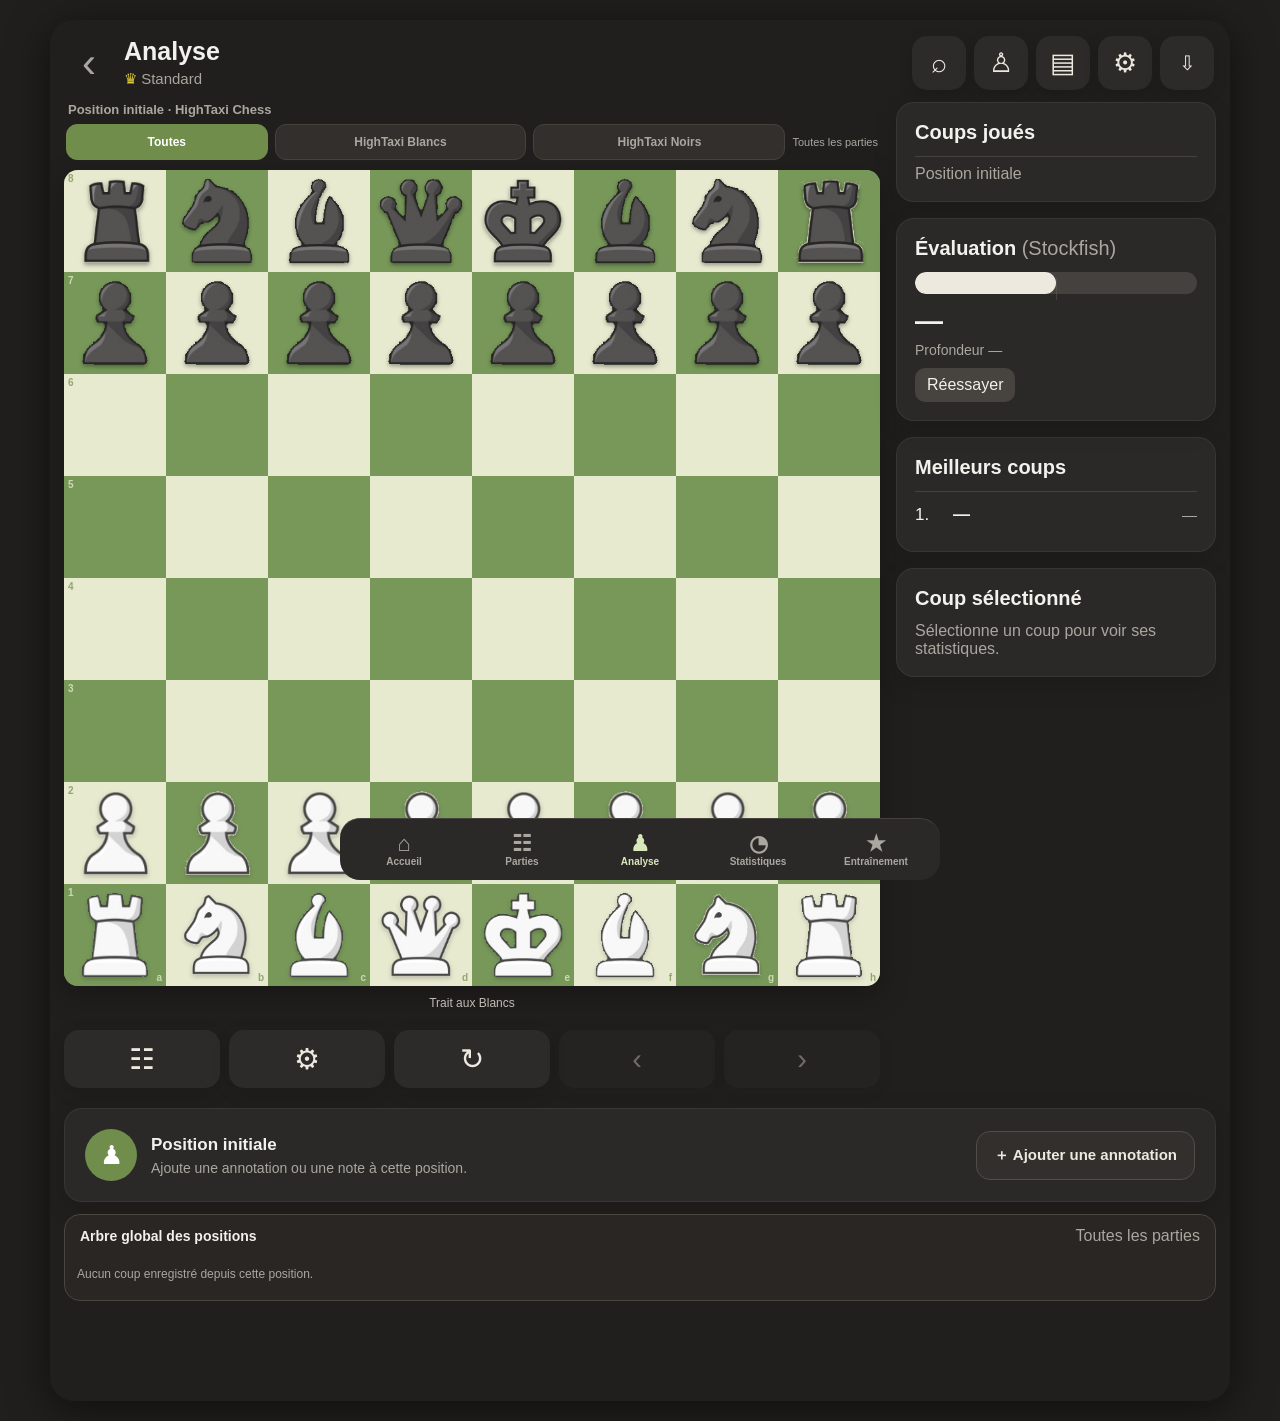
==== commit 58e9853e: "Add files via upload" ====
--- a/index.html
+++ b/index.html
@@ -47,7 +47,12 @@
   </div>
   <div class="analysisLayout">
     <div class="analysisBoardColumn">
-      <div id="boardPlayers" class="boardPlayers">Position initiale · HighTaxi Chess</div>
+      <div id="boardPlayers" class="boardPlayers">Position initiale · HighTaxi Chess</div><div id="analysisScopeBar" class="analysisScopeBar" role="tablist" aria-label="Parties à afficher dans l’analyse">
+<button class="analysisScopeTopTab" type="button" data-side="all">Toutes</button>
+<button class="analysisScopeTopTab" type="button" data-side="w">HighTaxi Blancs</button>
+<button class="analysisScopeTopTab" type="button" data-side="b">HighTaxi Noirs</button>
+<span id="analysisScopeHint" class="analysisScopeHint">Toutes les parties</span>
+</div>
       <div class="boardWrap"><div id="board" class="board" aria-label="Échiquier"></div></div>
       <div id="position" class="position">Position de départ · Blancs</div>
       <div class="analysisControls">
--- a/styles.css
+++ b/styles.css
@@ -92,3 +92,6 @@
 .analysisTreePanel{display:block;margin:12px 14px}.analysisTreePanel .analysis-head{display:flex;align-items:center;justify-content:space-between;gap:8px}.analysisScopeTabs{display:grid;grid-template-columns:repeat(3,1fr);gap:6px;margin:0 0 10px}.analysisScopeTab{border:1px solid var(--line);background:var(--panel2);color:var(--muted);border-radius:10px;padding:9px 6px;font-size:12px;font-weight:800}.analysisScopeTab.active{background:var(--olive);color:#fff;border-color:var(--olive)}.analysisTreePanel .globalTree{max-height:420px}.treeBranch{position:relative}.treeBranch .treeMove{font-weight:900}.treeBranch:has(.treeMine){border-color:rgba(112,157,79,.5)}
 .annotation-row{display:grid;grid-template-columns:repeat(5,minmax(52px,1fr));gap:8px;padding:8px 14px}.anno{width:52px;height:52px;padding:0;border-radius:50%;display:grid;place-items:center;border:1px solid rgba(255,255,255,.3);color:#fff;background:#3a3734;box-shadow:0 2px 7px rgba(0,0,0,.24);font-size:21px;font-weight:900}.anno.active{transform:scale(1.06);box-shadow:0 0 0 2px rgba(255,255,255,.28),0 3px 9px rgba(0,0,0,.3)}.anno.good{background:#8fbf69;border-color:#a8d08a}.anno.neutral{background:#d8b893;border-color:#edd0ad}.anno.bad{background:#ee726a;border-color:#f69b96}.anno[data-annotation="!!"]{background:#61c6b2}.anno[data-annotation="!"]{background:#8eadd6}.anno[data-annotation="★"]{background:#8db95e}.anno[data-annotation="👍"]{background:#8fbd67}.anno[data-annotation="✓"]{background:#a7bd91}.anno[data-annotation="📖"]{background:#d8b58f}.anno[data-annotation="?!"]{background:#efca51}.anno[data-annotation="?"]{background:#f1a15e}.anno[data-annotation="❌"]{background:#ed7772}.anno[data-annotation="??"]{background:#e65045}.anno{position:relative}.anno::after{content:attr(data-label);position:absolute;left:50%;top:calc(100% + 4px);transform:translateX(-50%);font-size:9px;line-height:1;color:var(--muted);white-space:nowrap;pointer-events:none}
 @media(max-width:600px){.analysisTreePanel{margin:8px}.annotation-row{grid-template-columns:repeat(5,1fr);gap:6px;padding:7px 4px}.anno{width:48px;height:48px;font-size:19px}.squareAnnotation{width:25px;height:25px;font-size:13px}.analysisScopeTab{font-size:11px;padding:8px 4px}}
+
+/* v0.9.18: visible analysis scope and repertoire arrows */
+.analysisScopeBar{display:grid;grid-template-columns:1fr 1.25fr 1.25fr auto;gap:7px;align-items:center;margin:0 0 10px;padding:0 2px}.analysisScopeTopTab{border:1px solid var(--line);background:var(--panel2);color:var(--muted);border-radius:11px;padding:10px 8px;font-size:12px;font-weight:850;white-space:nowrap}.analysisScopeTopTab.active{background:var(--olive);border-color:var(--olive);color:#fff}.analysisScopeHint{font-size:11px;color:var(--muted);text-align:right;white-space:nowrap}.moveArrows{z-index:30}.moveArrow.mine{opacity:1;color:#9bc56e}.moveArrow.mine line{stroke-width:8}.moveArrow.opponent{opacity:.2}.moveArrow text{paint-order:stroke;stroke:#211f1d;stroke-width:1px}.analysisScopeTabs{display:none}@media(max-width:600px){.analysisScopeBar{grid-template-columns:repeat(3,1fr);margin:0 8px 8px}.analysisScopeTopTab{font-size:10px;padding:9px 4px}.analysisScopeHint{grid-column:1/-1;text-align:left;padding-left:2px}.analysisTreePanel .analysisScopeTabs{display:grid}}
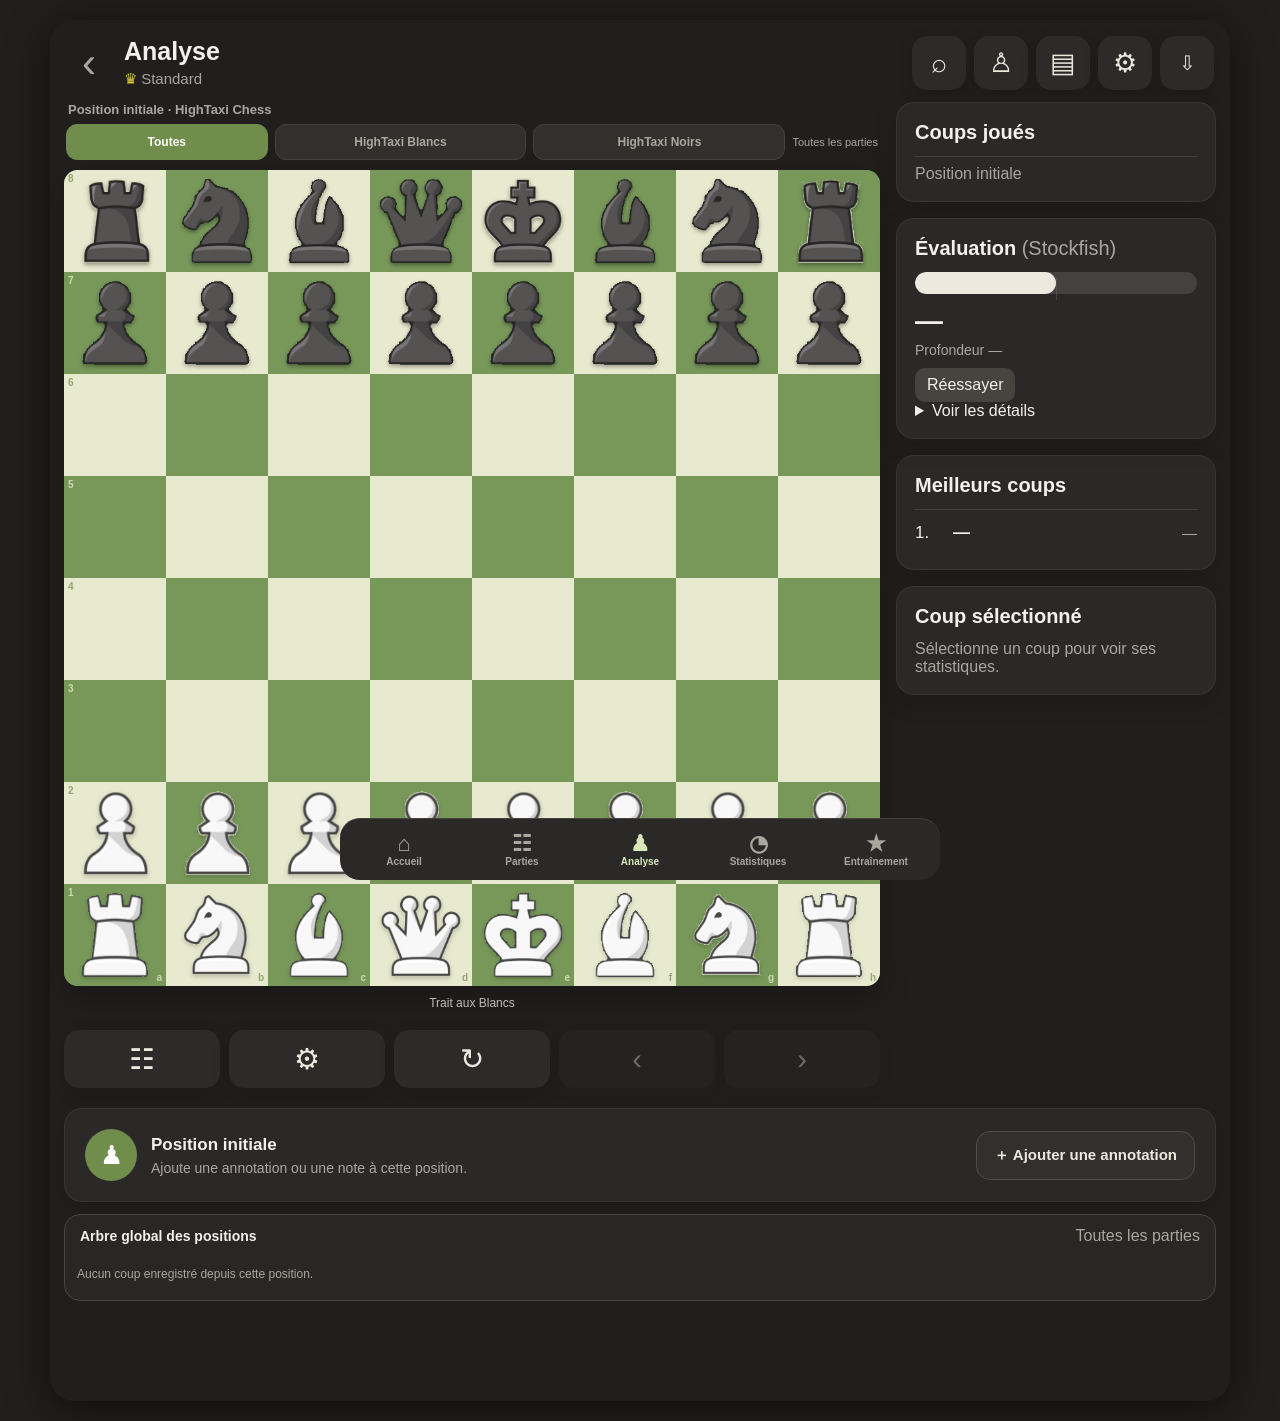
==== commit e6c0a1b2: "Add files via upload" ====
--- a/index.html
+++ b/index.html
@@ -11,7 +11,7 @@
 <header><img class="logo" width="42" height="42" src="logo.jpg" alt="HighTaxi Chess"><div class="brand">HighTaxi Chess</div><div class="spacer"></div><button class="iconbtn" id="settingsBtn" aria-label="Réglages">⚙︎</button></header>
 <main>
 <section id="home" class="screen active"><div class="title">Accueil</div><div class="card"><div class="muted">Parties importées</div><div id="homeGames" style="font-size:32px;font-weight:800;margin-top:5px">0</div></div><div class="card"><b>Dernière partie</b><div id="homeLast" class="muted" style="margin-top:8px">Aucune partie</div></div><div class="card"><b>À revoir</b><div id="homeReview" class="muted" style="margin-top:8px">Aucune position annotée</div></div></section>
-<section id="games" class="screen"><div class="title">Parties</div><div class="gameFilters"><input id="gameSearch" class="input" placeholder="Rechercher adversaire, ouverture, date…" autocomplete="off"><select id="gameResultFilter" class="input"><option value="all">Tous les résultats</option><option value="win">Victoires</option><option value="draw">Nulles</option><option value="loss">Défaites</option><option value="unknown">Inconnus / en cours</option></select><select id="gameColorFilter" class="input"><option value="all">Toutes les couleurs</option><option value="w">Blancs</option><option value="b">Noirs</option></select><select id="gameSourceFilter" class="input"><option value="all">Toutes les sources</option><option value="chess.com">Chess.com</option><option value="pgn">PGN</option><option value="club">Club</option></select></div><div class="controls"><button class="btn" id="importBtn">Importer PGN</button><button class="btn secondary" id="syncBtn">Synchroniser Chess.com</button></div><div id="syncProgressWrap" class="syncProgress" style="display:none" aria-live="polite"><progress id="syncProgress" value="0" max="1"></progress><div id="syncProgressText" class="muted">Synchronisation…</div></div><div class="controls"><button class="btn secondary" id="backupBtn">Sauvegarder la base</button><button class="btn secondary" id="restoreBtn">Restaurer</button></div><input id="backupFile" type="file" accept="application/json,.json" hidden><input id="pgnFile" type="file" accept=".pgn,text/plain" hidden>
+<section id="games" class="screen"><div class="title">Parties</div><div class="gameFilters"><input id="gameSearch" class="input" placeholder="Rechercher adversaire, ouverture, date…" autocomplete="off"><select id="gameResultFilter" class="input"><option value="all">Tous les résultats</option><option value="win">Victoires</option><option value="draw">Nulles</option><option value="loss">Défaites</option><option value="unknown">Inconnus / en cours</option></select><select id="gameColorFilter" class="input"><option value="all">Toutes les couleurs</option><option value="w">Blancs</option><option value="b">Noirs</option></select><select id="gameSourceFilter" class="input"><option value="all">Toutes les sources</option><option value="chess.com">Chess.com</option><option value="pgn">PGN</option><option value="club">Club</option></select></div><div class="controls"><button class="btn" id="importBtn">Importer PGN</button><button class="btn secondary" id="syncBtn">Synchroniser Chess.com</button></div><div id="syncStatus" class="muted" aria-live="polite">Aucune synchronisation effectuée</div><div id="syncProgressWrap" class="syncProgress" style="display:none" aria-live="polite"><progress id="syncProgress" value="0" max="1"></progress><div id="syncProgressText" class="muted">Synchronisation…</div></div><div class="controls"><button class="btn secondary" id="backupBtn">Sauvegarder la base</button><button class="btn secondary" id="restoreBtn">Restaurer</button></div><input id="backupFile" type="file" accept="application/json,.json" hidden><input id="pgnFile" type="file" accept=".pgn,text/plain" hidden>
 <div class="card form">
 <b>Ajouter une partie de club</b>
 <input class="input" id="manualWhite" placeholder="Blancs">
@@ -74,7 +74,7 @@
         <div class="evalProgress"><div id="evalProgressFill"></div></div>
         <div class="evalValueLarge" id="evalValue">0.00</div>
         <div class="evalDepth" id="evalDepth">Profondeur —</div>
-        <button class="engineRetry analysisRetry" id="engineRetry" hidden>Réessayer</button>
+        <button class="engineRetry analysisRetry" id="engineRetry" hidden>Réessayer</button><details class="engineDiagnostics"><summary>Voir les détails</summary><div id="engineDiagnosticsText" class="muted">Aucun diagnostic.</div></details>
         <div class="evalRailLegacy" aria-hidden="true"><div class="evalEngine">STOCKFISH</div><div class="evalBar" id="evalBar"><div class="evalBlack"></div><div class="evalFill" id="evalFill"></div><div class="evalWhite"></div><span class="evalCenter"></span></div></div>
       </section>
       <section class="analysisCard bestCard" id="analysisBest">
@@ -101,7 +101,7 @@
 <button class="tab" data-screen="stats"><span>◔</span>Statistiques</button>
 <button class="tab" data-screen="training"><span>★</span>Entraînement</button>
 </nav>
-<div id="settingsPanel" class="settingsOverlay" aria-hidden="true"><section class="settingsModal" role="dialog" aria-modal="true" aria-labelledby="settingsTitle"><div class="settingsHead"><b id="settingsTitle">Réglages HighTaxi Chess</b><button id="settingsClose" class="iconbtn" aria-label="Fermer">×</button></div><div class="settingsGrid"><div><span class="muted">Compte Chess.com</span><b id="settingsAccount">HighTaxi</b></div><div><span class="muted">Version</span><b id="settingsVersion">0.9.17</b></div><div><span class="muted">Stockage</span><b id="settingsStorage">—</b></div></div><div class="settingsOptions"><label><input type="checkbox" id="setting_autoEngine"> Analyse Stockfish automatique</label><label><input type="checkbox" id="setting_showArrows"> Afficher les flèches de l’arbre global</label><label><input type="checkbox" id="setting_compactMoves"> Mode compact pour les coups</label></div><div class="settingsButtons"><button class="btn secondary" id="settingsRebuild">Reconstruire l’arbre global</button><button class="btn secondary" id="settingsEngineReset">Réinitialiser Stockfish</button><button class="btn secondary" id="settingsClearCaches">Vider les caches locaux</button></div><div class="annotationLegend"><b>Annotations de qualité</b><div class="legendGrid"><span>!! Excellent / décisif</span><span>! Bon coup</span><span>★ Coup brillant</span><span>👍 Bon coup</span><span>✓ Coup correct</span><span>📖 Coup théorique</span><span>?! Coup douteux</span><span>? Erreur</span><span>❌ Mauvais coup</span><span>?? Grosse erreur</span></div></div></section></div><div id="toast" class="toast" role="status"></div>
+<div id="settingsPanel" class="settingsOverlay" aria-hidden="true"><section class="settingsModal" role="dialog" aria-modal="true" aria-labelledby="settingsTitle"><div class="settingsHead"><b id="settingsTitle">Réglages HighTaxi Chess</b><button id="settingsClose" class="iconbtn" aria-label="Fermer">×</button></div><div class="settingsGrid"><div><label class="muted" for="settingsAccount">Compte Chess.com</label><input id="settingsAccount" class="input" value="HighTaxi" autocomplete="off" spellcheck="false"></div><div><span class="muted">Version</span><b id="settingsVersion">0.9.22</b></div><div><span class="muted">Stockage</span><b id="settingsStorage">—</b></div></div><div class="settingsOptions"><label><input type="checkbox" id="setting_autoEngine"> Analyse Stockfish automatique</label><label><input type="checkbox" id="setting_showArrows"> Afficher les flèches de l’arbre global</label><label><input type="checkbox" id="setting_compactMoves"> Mode compact pour les coups</label></div><div class="settingsButtons"><button class="btn secondary" id="settingsRebuild">Reconstruire l’arbre global</button><button class="btn secondary" id="settingsEngineReset">Réinitialiser Stockfish</button><button class="btn secondary" id="settingsClearCaches">Vider les caches locaux</button></div><div class="annotationLegend"><b>Annotations de qualité</b><div class="legendGrid"><span>!! Excellent / décisif</span><span>! Bon coup</span><span>★ Coup brillant</span><span>👍 Bon coup</span><span>✓ Coup correct</span><span>📖 Coup théorique</span><span>?! Coup douteux</span><span>? Erreur</span><span>❌ Mauvais coup</span><span>?? Grosse erreur</span></div></div></section></div><div id="toast" class="toast" role="status"></div>
 </div>
 <script type="module" src="app.js"></script>
 </body></html>
--- a/styles.css
+++ b/styles.css
@@ -7,7 +7,7 @@
 .position{height:46px;display:flex;align-items:center;justify-content:center;color:#c0bdb7;font-size:15px}.moves{min-height:48px;max-height:100px;overflow:auto;padding:5px 13px 9px;display:flex;gap:6px;flex-wrap:wrap;align-content:flex-start}.move{border:1px solid #49453f;background:#34312e;border-radius:8px;padding:5px 8px;font-size:13px}.move.current{background:var(--olive);color:#fff}
 .controls{display:flex;gap:9px;padding:4px 14px 12px}.btn{flex:1;border:0;border-radius:14px;background:var(--olive);padding:13px 10px;font-weight:750}.btn.secondary{background:#47433f}.btn:disabled{opacity:.6}.btn.danger{background:var(--danger)}
 .card{margin:12px 16px;padding:17px;border-radius:18px;background:var(--panel2);border:1px solid #3b3835}.form{display:grid;gap:11px}.input{width:100%;border:1px solid #504c47;background:#211f1d;color:#fff;border-radius:12px;padding:13px}.textarea{min-height:140px}.stats{display:grid;grid-template-columns:repeat(2,1fr);gap:10px;padding:0 16px}.stat{background:var(--panel2);border-radius:16px;padding:15px}.stat b{display:block;font-size:28px;margin-top:4px}
-.list{display:grid;gap:9px;padding:0 16px}.game{position:relative;background:var(--panel2);border:1px solid #3b3835;border-radius:16px;padding:14px;text-align:left;width:100%}.gameOpen{border:0;background:none;width:calc(100% - 32px);padding:0;text-align:left}.deleteGame{position:absolute;right:8px;top:8px;border:0;background:#423f3b;border-radius:10px;width:30px;height:30px;font-size:20px}.game b{font-size:16px}.game .meta{font-size:13px;color:var(--muted);margin-top:5px}.badge{display:inline-block;margin-top:7px;background:#4c6040;color:#dce8c7;padding:4px 7px;border-radius:7px;font-size:11px;font-weight:750}
+.list{display:grid;gap:9px;padding:0 16px}.game{position:relative;background:var(--panel2);border:1px solid #3b3835;border-radius:16px;padding:14px;text-align:left;width:100%}.gameOpen{border:0;background:none;width:calc(100% - 32px);padding:0;text-align:left}.deleteGame{position:absolute;right:8px;top:8px;border:0;background:#423f3b;border-radius:10px;width:30px;height:30px;font-size:20px}.game b{font-size:16px}.loadMoreGames{width:calc(100% - 32px);margin:4px 16px 16px;padding:12px 14px;border:1px solid #4b4844;border-radius:12px;background:var(--panel2);color:var(--text);font-weight:700}.game .meta{font-size:13px;color:var(--muted);margin-top:5px}.badge{display:inline-block;margin-top:7px;background:#4c6040;color:#dce8c7;padding:4px 7px;border-radius:7px;font-size:11px;font-weight:750}
 .annotation-row{display:flex;gap:7px;flex-wrap:wrap;padding:6px 14px}.anno{border:1px solid #4b4843;background:#302e2b;border-radius:11px;padding:8px 10px;font-size:18px}.anno.active{background:var(--olive)}.note{width:100%;background:#211f1d;color:#fff;border:1px solid #504c47;border-radius:10px;padding:10px}
 .analysis-head{display:flex;justify-content:space-between;align-items:center;padding:10px 15px}.tree{padding:0 14px 10px;max-height:180px;overflow:auto}.tree button{border:0;background:none;padding:5px 7px;border-radius:7px}.tree button.current{background:var(--olive)}
 .tabs{position:fixed;z-index:30;left:0;right:0;bottom:0;background:#2b2927;border-top:1px solid var(--line);display:grid;grid-template-columns:repeat(5,1fr);padding:7px 5px calc(8px + env(safe-area-inset-bottom));max-width:600px;margin:auto}.tab{border:0;background:none;color:#aaa7a0;font-size:10px;font-weight:750;padding:5px 2px}.tab span{display:block;font-size:22px;line-height:25px}.tab.active{color:#d9e8bb}
